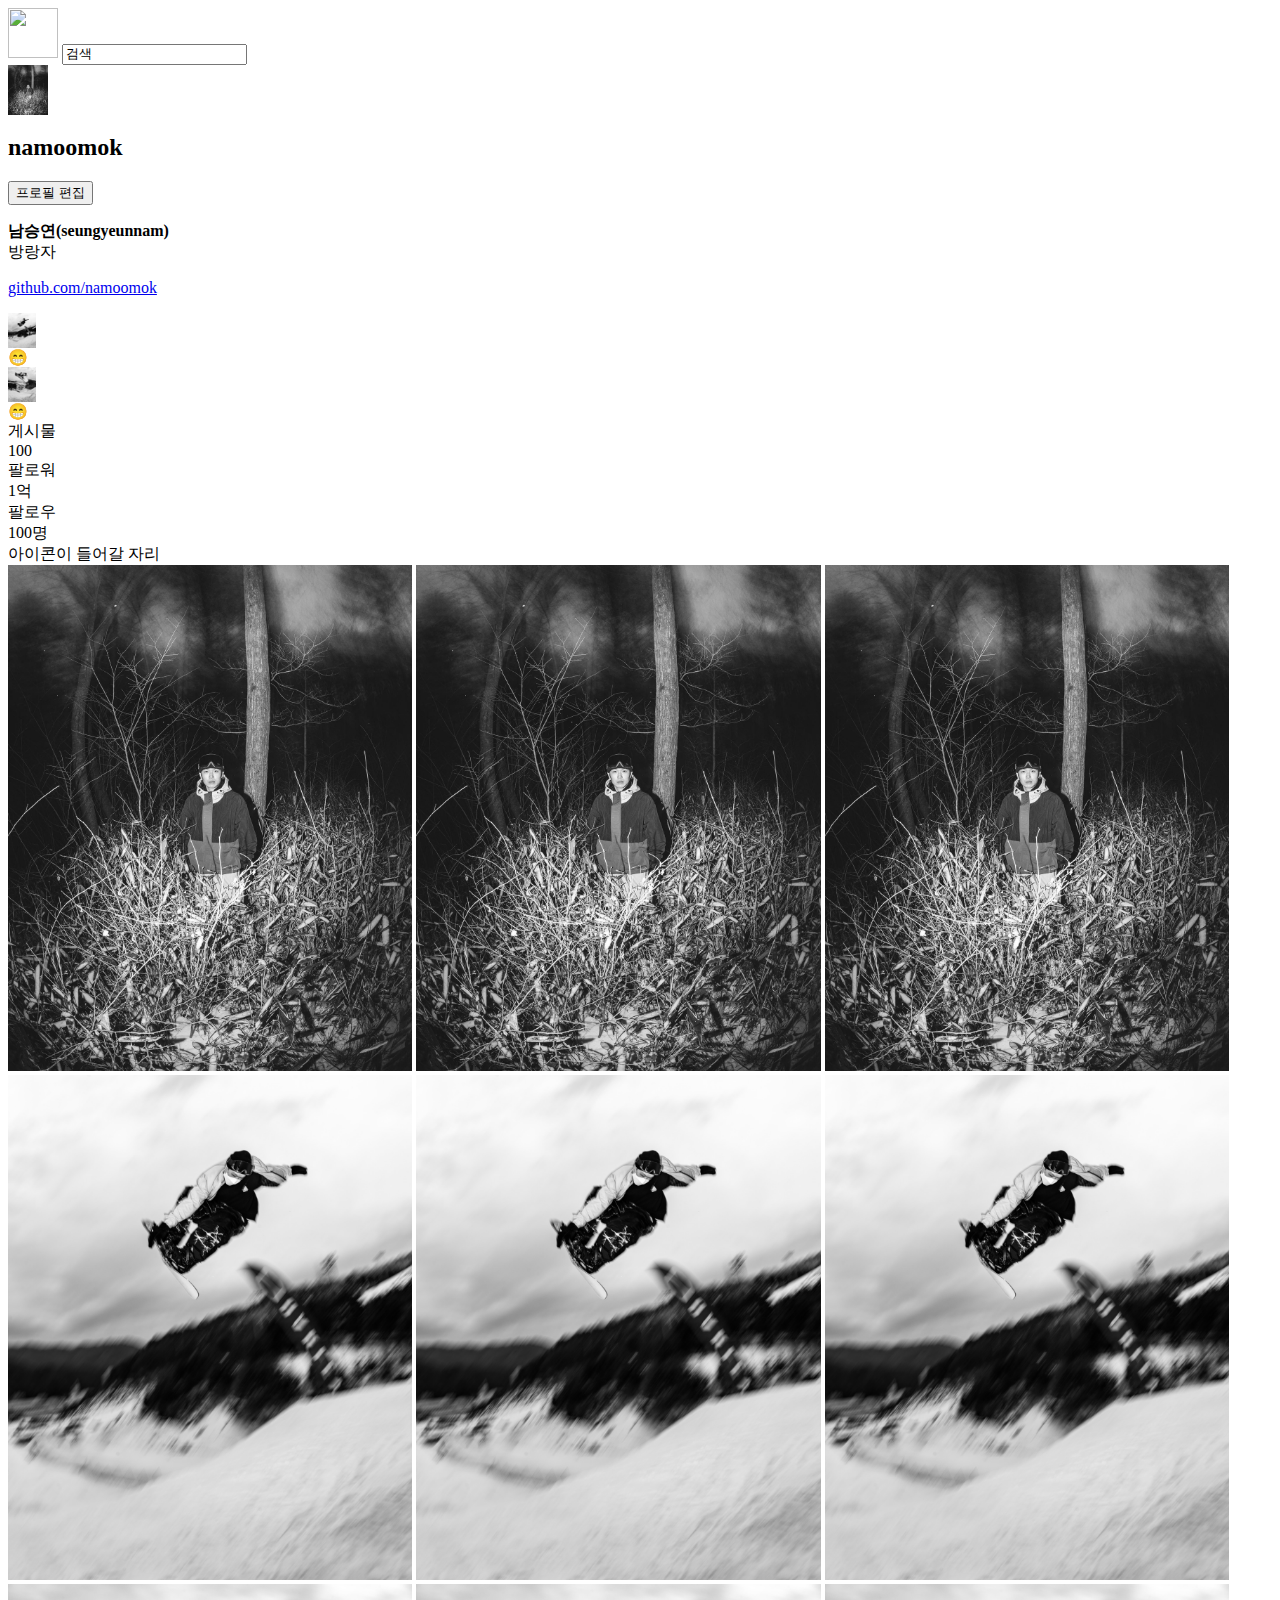
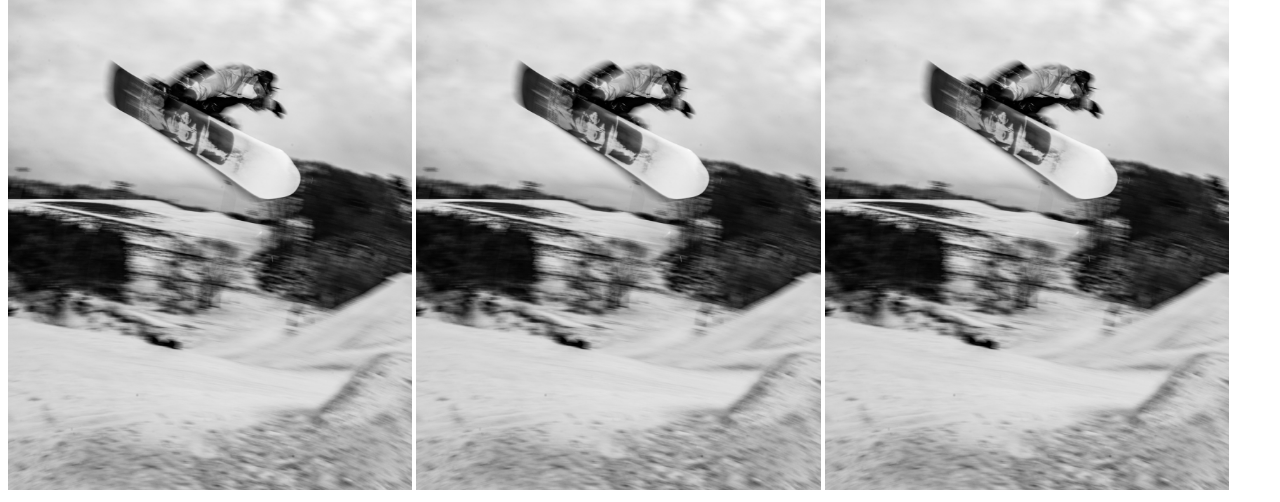
==== instgram/instagram.html @ 1dd761fd "Complated Html code" ====
<htmal>


<head>


<body>
<div> 
  <img src="https://upload.wikimedia.org/wikipedia/commons/thumb/2/2a/Instagram_logo.svg/800px-Instagram_logo.svg.png?20160616034027" height = "50">

  <input type = "search" value = "검색">
</div> 
  
<div>
  <img src="./b.jpg" height = "50">
  <div>
  <h2>namoomok</h2>
  <button>프로필 편집</button>
  </div>
</div>

<div>
<p>
<strong>
  남승연(seungyeunnam)
</strong><br>
방랑자<br>
</p>
<p><a href="https://github.com/namoomok">github.com/namoomok</a></p>
</div>

<div>
  <div>
    <img src ="./a.jpg" height = "35px">
    <div>
      😁
    </div>
  </div>
    <div>
    <img src ="./c.jpg" height = "35px">
      <div> 
        😁
      </div>
  
    </div>
</div>

<div>
  <div>
  게시물<br>
  100
  </div>
  <div>
  팔로워<br>
  1억
  </div>
  <div>
  팔로우<br>
  100명
  </div>
</div>


<div>아이콘이 들어갈 자리</div>
<div>
  <img src="images/b.jpg" width ="32%">
  <img src="images/b.jpg" width ="32%">
  <img src="images/b.jpg" width ="32%">
  <img src="images/a.jpg" width ="32%">
  <img src="images/a.jpg" width ="32%">
  <img src="images/a.jpg" width ="32%">
  <img src="images/c.jpg" width ="32%">
  <img src="images/c.jpg" width ="32%">
  <img src="images/c.jpg" width ="32%">
</div>


</body>

</head>


</htmal>
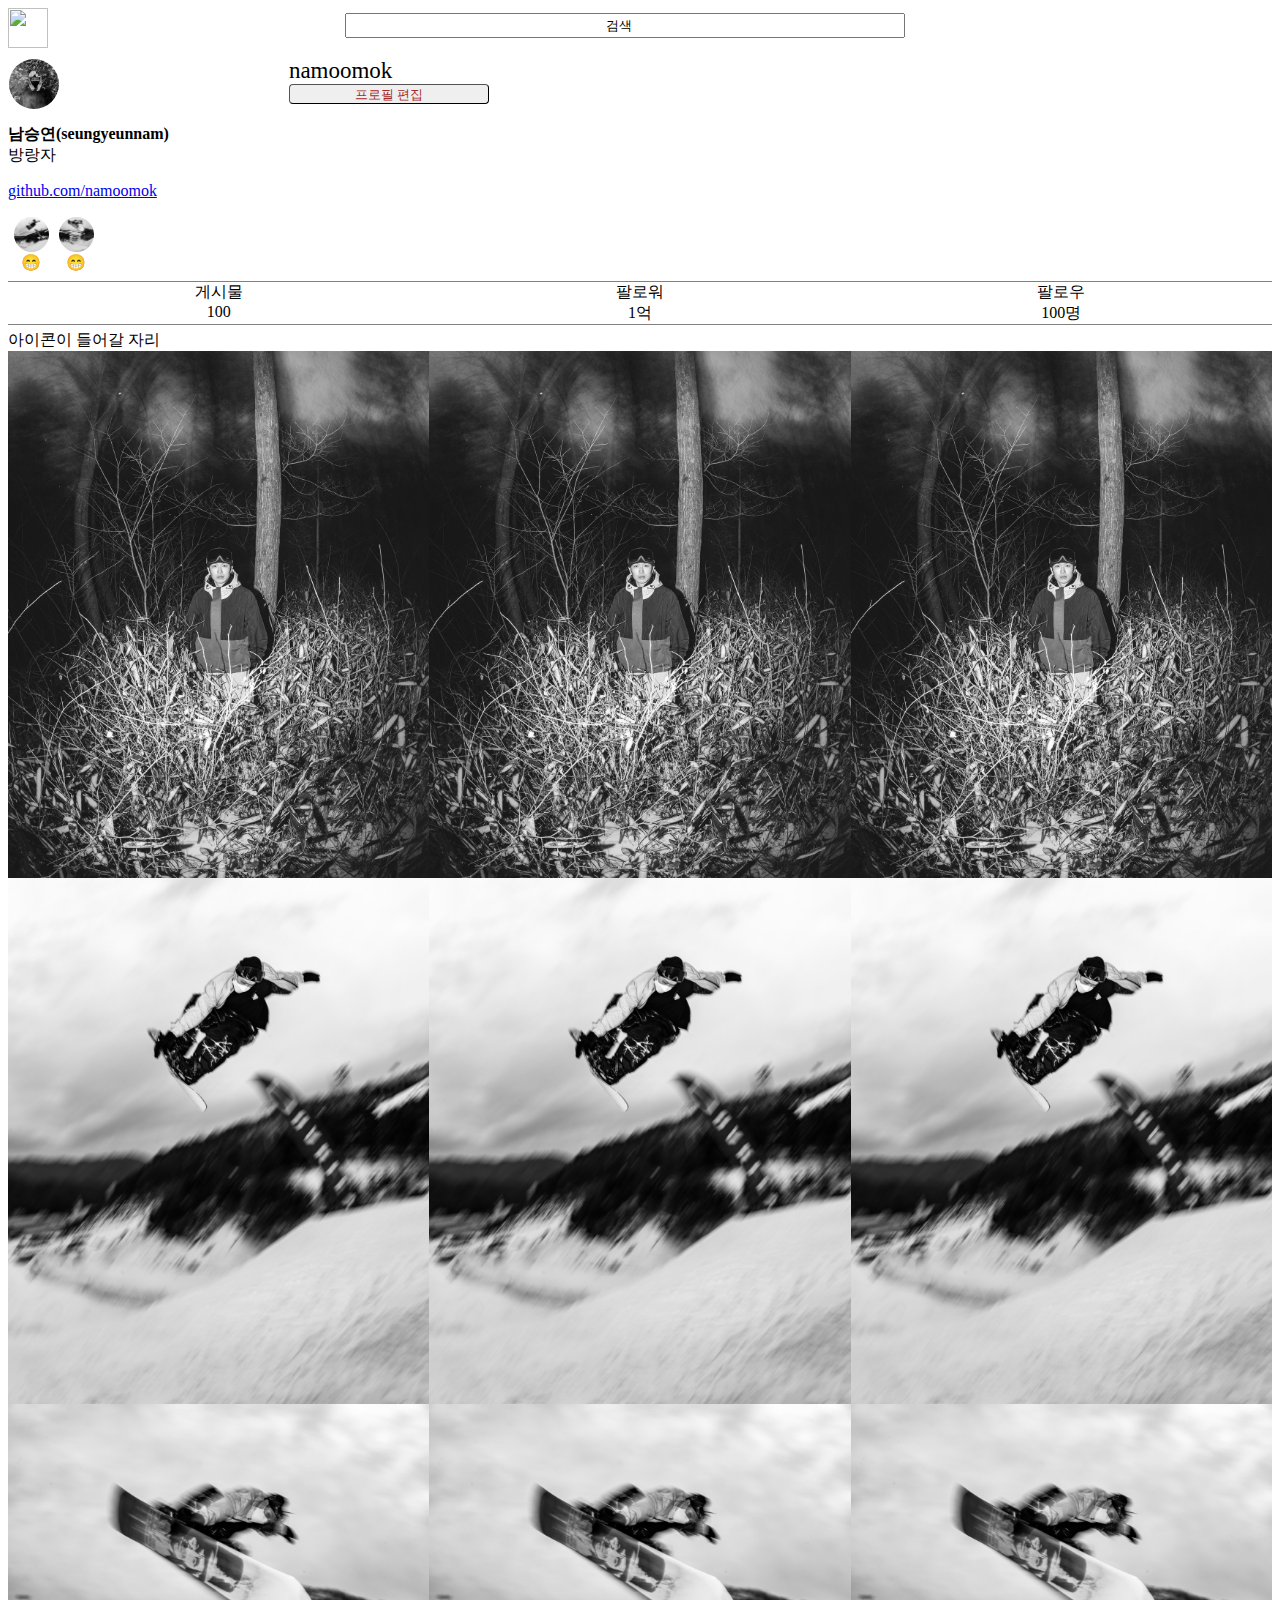
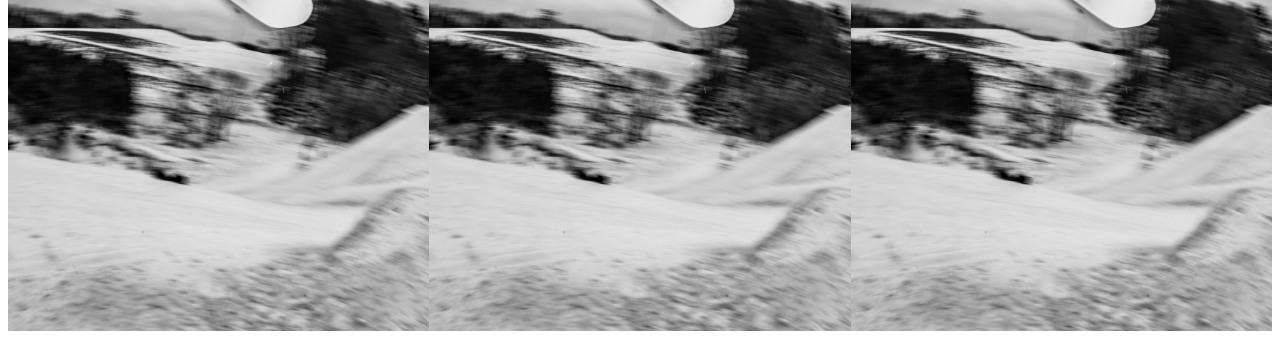
==== commit 66041dde: "Instgram Demo 2" ====
--- a/instgram/instagram.html
+++ b/instgram/instagram.html
@@ -2,21 +2,24 @@
 
 
 <head>
-
+  <link rel="stylesheet" href="./instagram.css">
 
 <body>
-<div> 
-  <img src="https://upload.wikimedia.org/wikipedia/commons/thumb/2/2a/Instagram_logo.svg/800px-Instagram_logo.svg.png?20160616034027" height = "50">
 
+<div id = "top"> 
+  <img src="https://upload.wikimedia.org/wikipedia/commons/thumb/2/2a/Instagram_logo.svg/800px-Instagram_logo.svg.png?20160616034027" height = "40">
   <input type = "search" value = "검색">
+  <div></div>
 </div> 
   
-<div>
-  <img src="./b.jpg" height = "50">
-  <div>
-  <h2>namoomok</h2>
-  <button>프로필 편집</button>
-  </div>
+<div id = "profile">
+    <div id = "pro_pic">
+      <img class ="circle_pic" src="images/i.jpg" height = "100">
+    </div>
+    <div id = "profile_info">
+      <div id = "id">namoomok</div>
+      <button id ="profileb" style = "color :brown">프로필 편집</button>
+    </div>
 </div>
 
 <div>
@@ -29,32 +32,39 @@
 <p><a href="https://github.com/namoomok">github.com/namoomok</a></p>
 </div>
 
-<div>
-  <div>
-    <img src ="./a.jpg" height = "35px">
-    <div>
-      😁
+
+<div id ="highlights_area">
+  <div class = "highlights">
+    <div class = "h_pic">
+      <img class ="circle_pic" src ="images/a.jpg" height = "100px">
+      <div style = "text-align: center">
+        😁
+      </div>
     </div>
   </div>
-    <div>
-    <img src ="./c.jpg" height = "35px">
-      <div> 
-        😁
-      </div>
-  
+
+  <div class = "highlights">
+    <div class = "h_pic">
+      <img class ="circle_pic" src ="./c.jpg" height = "100px">
+        <div style = "text-align: center"> 
+          😁
+        </div>
     </div>
+  </div>
+
+  <div></div>
 </div>
 
-<div>
-  <div>
+<div id ="stat_bar">
+  <div class = "stat">
   게시물<br>
   100
   </div>
-  <div>
+  <div  class = "stat">
   팔로워<br>
   1억
   </div>
-  <div>
+  <div  class = "stat">
   팔로우<br>
   100명
   </div>
@@ -62,16 +72,23 @@
 
 
 <div>아이콘이 들어갈 자리</div>
+
 <div>
-  <img src="images/b.jpg" width ="32%">
-  <img src="images/b.jpg" width ="32%">
-  <img src="images/b.jpg" width ="32%">
-  <img src="images/a.jpg" width ="32%">
-  <img src="images/a.jpg" width ="32%">
-  <img src="images/a.jpg" width ="32%">
-  <img src="images/c.jpg" width ="32%">
-  <img src="images/c.jpg" width ="32%">
-  <img src="images/c.jpg" width ="32%">
+    <div class = "F_grid">
+    <img src="images/b.jpg" class = "thumnails">
+    <img src="images/b.jpg" class = "thumnails">
+    <img src="images/b.jpg"  class = "thumnails">
+  </div>  
+  <div class = "F_grid">
+     <img src="images/a.jpg"  class = "thumnails">
+     <img src="images/a.jpg"  class = "thumnails">
+     <img src="images/a.jpg"  class = "thumnails">
+   </div>
+   <div class = "F_grid">
+    <img src="images/c.jpg"  class = "thumnails">
+    <img src="images/c.jpg"  class = "thumnails">
+    <img src="images/c.jpg"  class = "thumnails">
+  </div>
 </div>
 
 
--- a/instgram/instagram.css
+++ b/instgram/instagram.css
@@ -0,0 +1,107 @@
+
+.thumnails{
+width:100%;
+}
+.F_grid{
+
+  display:grid;
+  grid-template-columns: 1fr 1fr 1fr;
+}
+#stat_bar{
+
+display:grid;
+grid-template-columns: 1fr 1fr 1fr;
+
+border-top:solid 1px gray;
+border-bottom:solid 1px gray;
+
+margin-top: 5px;
+margin-bottom:5px;
+}
+.stat{
+  text-align: center;
+}
+.circle_pic{
+
+border:solid 1px white;
+border-radius:50%;
+
+width:100%;
+height:100%;
+object-fit:cover;
+
+}
+#pro_pic 
+{
+  width:50px;
+  height:50px;
+}
+.h_pic{
+
+  width:35px;
+  height:35px;
+
+  margin-left:auto;
+  margin-right: auto;
+
+
+}
+#highlights_area{
+
+  display:grid;
+  grid-template-columns:45px 45px 1fr;
+  margin-bottom: 30px;;
+
+}
+.highlight{
+
+  text-align: center;
+}
+
+#profile{
+  display:grid;
+  grid-template-columns: 1fr 3.5fr;
+}
+
+#profile_info{
+  display:grid;
+  grid-template-rows: 1fr 1fr;
+
+  height: 50px;
+}
+
+#id{
+font-size: 23px;;
+font-weight:100;
+
+}
+
+#profileb{
+
+  height:20px;
+  width:200px;
+  border-width: 0.3px;
+  border-radius: 4px;
+  }
+
+  #top{
+    display:grid;
+    grid-template-columns: 4fr 7fr 4fr;
+    height:50px;
+  }
+
+  #top img{
+
+  object-fit:contain;
+  }
+
+  #top input{
+ 
+    margin-top:5px;
+    height: 50%;
+    width:95%;
+    text-align: center;
+
+
+
+  }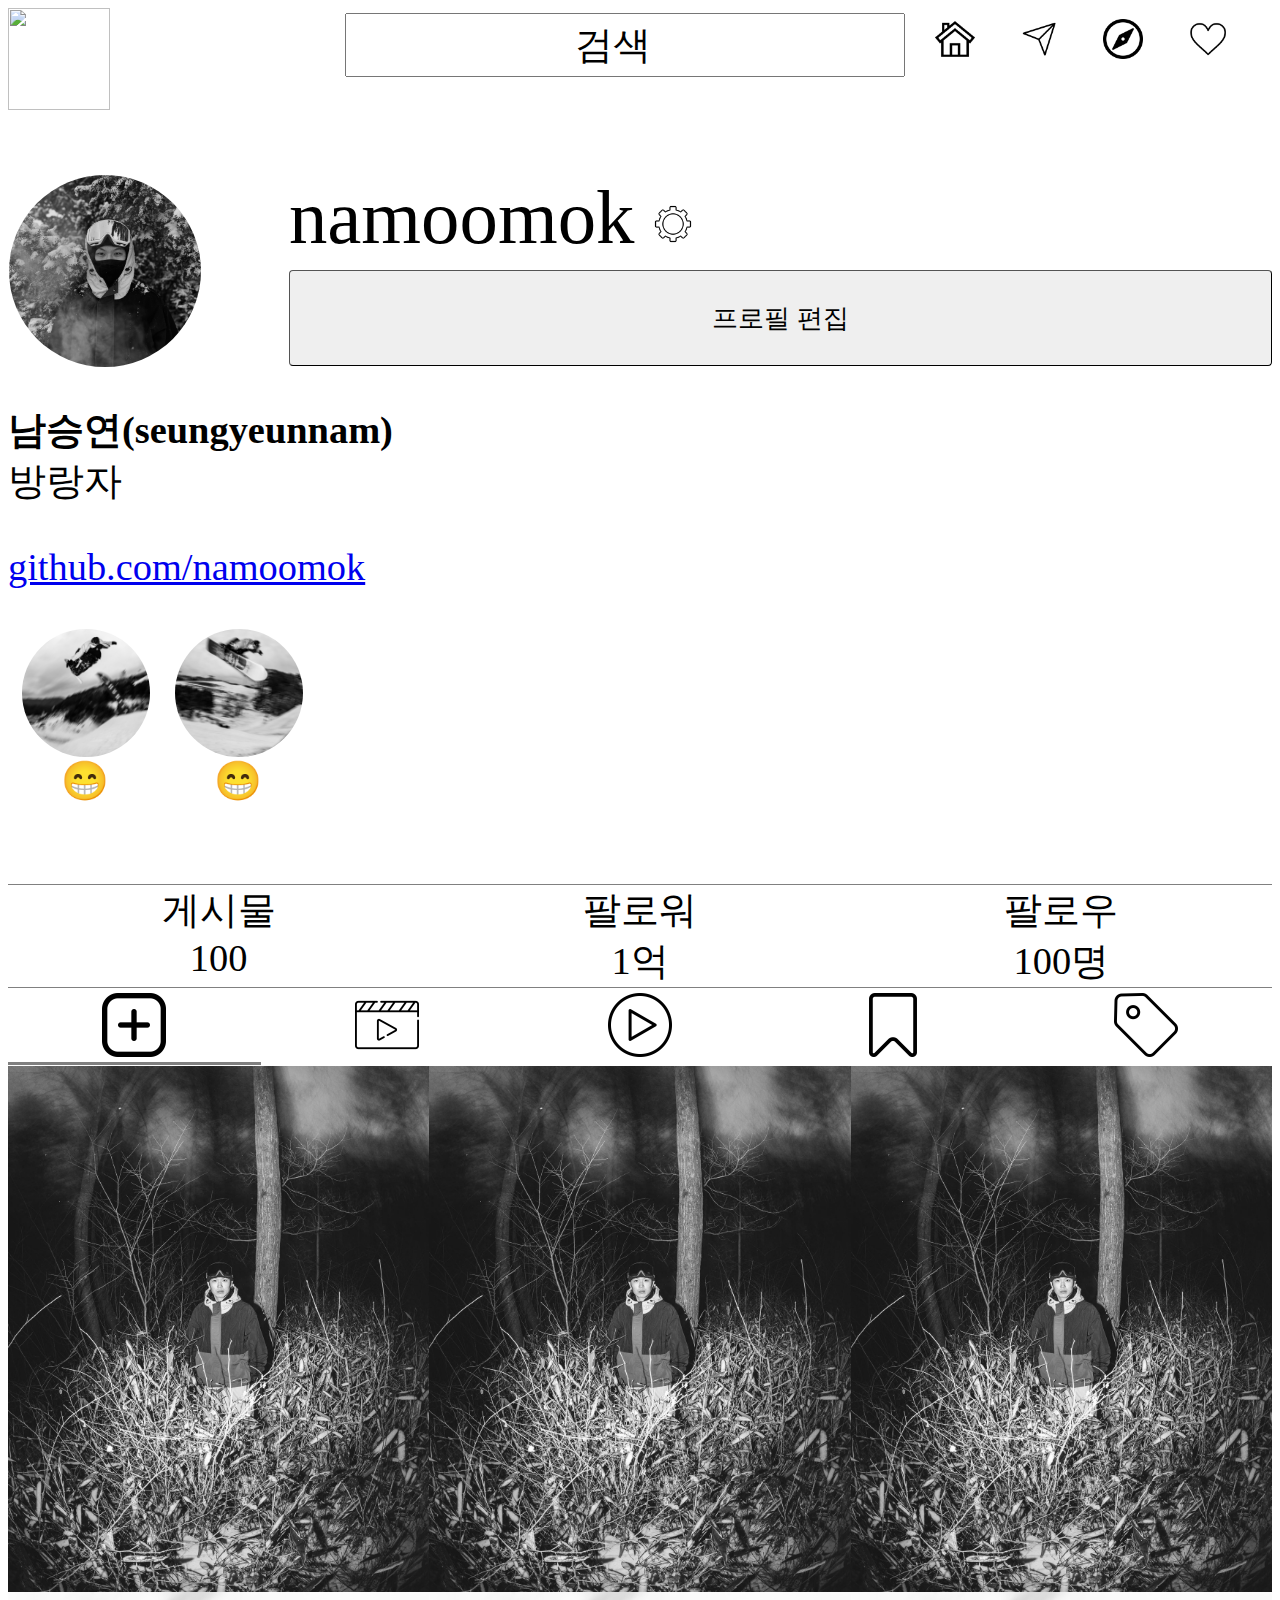
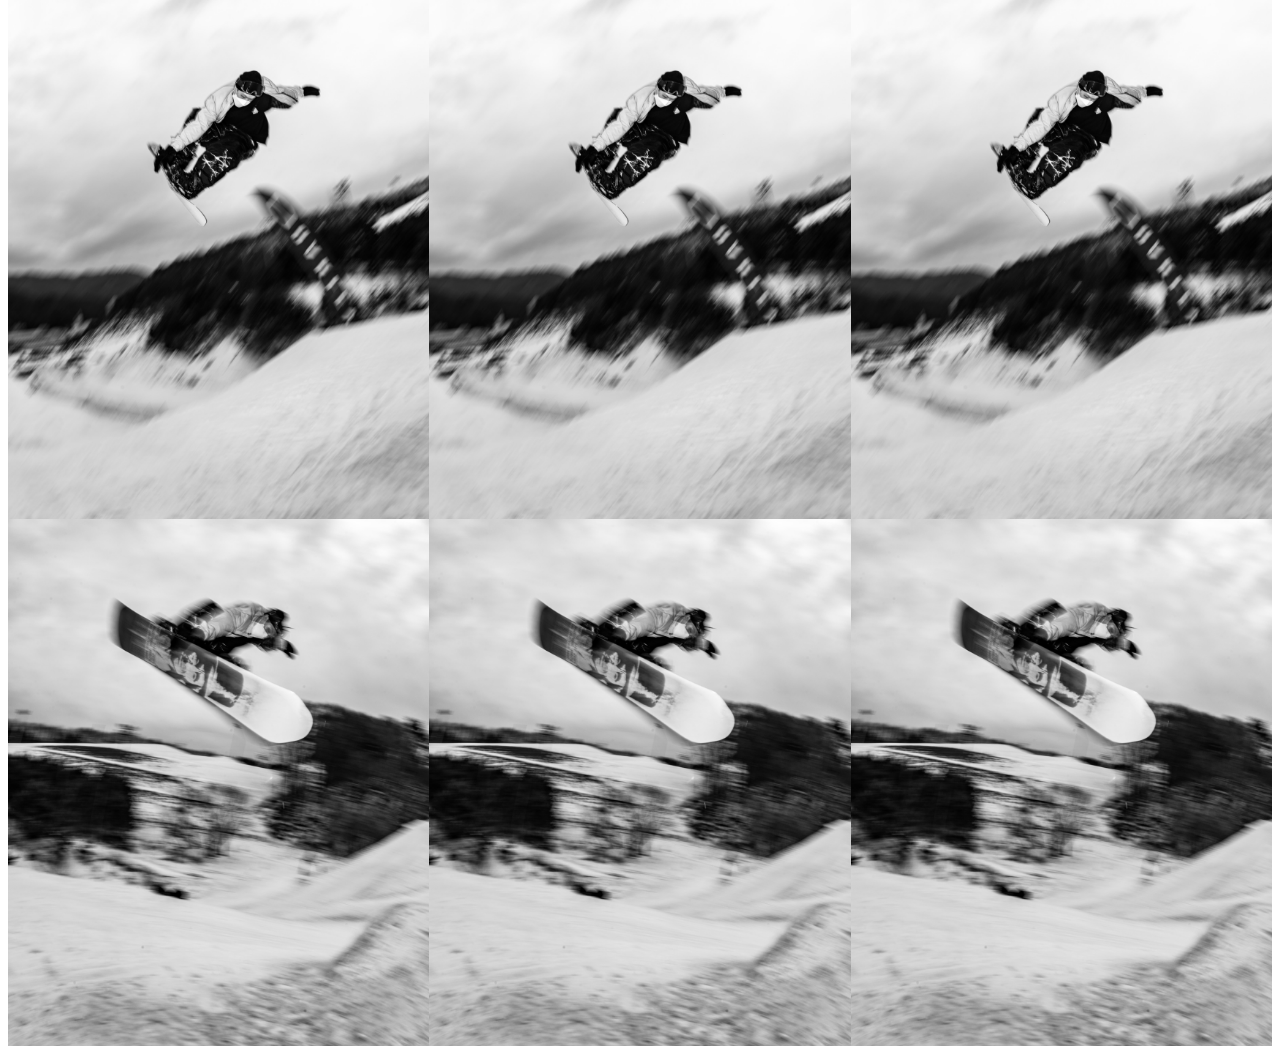
==== commit e491148d: "instagram Demo3" ====
--- a/instgram/instagram.html
+++ b/instgram/instagram.html
@@ -3,12 +3,20 @@
 
 <head>
   <link rel="stylesheet" href="./instagram.css">
+</head>
 
 <body>
 
 <div id = "top"> 
-  <img src="https://upload.wikimedia.org/wikipedia/commons/thumb/2/2a/Instagram_logo.svg/800px-Instagram_logo.svg.png?20160616034027" height = "40">
+  <img src="https://upload.wikimedia.org/wikipedia/commons/thumb/2/2a/Instagram_logo.svg/800px-Instagram_logo.svg.png?20160616034027">
   <input type = "search" value = "검색">
+    <div class ="top_icons">
+      <div><img class ="a" src="images/house.png"></div>
+      <div><img class ="a" src="images/send.png" height ="15"></div>
+      <div><img class ="a" src="images/compass.png" height ="15"></div>
+      <div><img class ="a" src="images/like.png" height ="15"></div>
+  </div> 
+</div>
   <div></div>
 </div> 
   
@@ -17,8 +25,10 @@
       <img class ="circle_pic" src="images/i.jpg" height = "100">
     </div>
     <div id = "profile_info">
-      <div id = "id">namoomok</div>
-      <button id ="profileb" style = "color :brown">프로필 편집</button>
+      <div id = "id">namoomok
+      <img class ="setting_pic" src="images/setting.png">
+      </div>
+      <button id ="profileb">프로필 편집</button>
     </div>
 </div>
 
@@ -70,9 +80,13 @@
   </div>
 </div>
 
-
-<div>아이콘이 들어갈 자리</div>
-
+<div id ="sub_icon">
+   <div class = "t_btmicon"><img src="bottom/more.png"  ></div>
+   <div class = "btmicon"><img src="bottom/video.png" ></div>
+   <div class = "btmicon"><img src="bottom/playbutton.png"></div>
+   <div class = "btmicon"><img src="bottom/save.png" ></div>
+   <div class = "btmicon"><img src="bottom/tag.png"  ></div>
+</div>
 <div>
     <div class = "F_grid">
     <img src="images/b.jpg" class = "thumnails">
@@ -93,8 +107,4 @@
 
 
 </body>
-
-</head>
-
-
 </htmal>--- a/instgram/instagram.css
+++ b/instgram/instagram.css
@@ -33,13 +33,13 @@
 }
 #pro_pic 
 {
-  width:50px;
-  height:50px;
+  width:15vw;
+  height:15vw;
 }
 .h_pic{
 
-  width:35px;
-  height:35px;
+  width:10vw;
+  height:10vw;
 
   margin-left:auto;
   margin-right: auto;
@@ -49,8 +49,8 @@
 #highlights_area{
 
   display:grid;
-  grid-template-columns:45px 45px 1fr;
-  margin-bottom: 30px;;
+  grid-template-columns:12vw 12vw 1fr;
+  margin-bottom: 10vw;;
 
 }
 .highlight{
@@ -66,28 +66,32 @@
 #profile_info{
   display:grid;
   grid-template-rows: 1fr 1fr;
-
-  height: 50px;
 }
 
 #id{
-font-size: 23px;;
+font-size: 6vw;;
 font-weight:100;
 
 }
 
 #profileb{
-
-  height:20px;
-  width:200px;
   border-width: 0.3px;
   border-radius: 4px;
+  font-size: 2vw;
   }
 
   #top{
     display:grid;
     grid-template-columns: 4fr 7fr 4fr;
-    height:50px;
+    height:10vw;
+    min-height: 10vw;
+    margin-bottom: 3vw;
+  
+  }
+
+  i{
+    font-size: 40px;
+    color:purple;
   }
 
   #top img{
@@ -101,7 +105,84 @@
     height: 50%;
     width:95%;
     text-align: center;
+    font-size: 3vw;
+  }
+
+  .top_icons{
+    margin-top: 5px;
+    display:grid;
+    grid-template-columns: 1fr 1fr 1fr 1fr;
+
+  }
+
+
+  #top div{
+    font-size: 5vw;
+
+  }
+
+#sub_icon{
+
+  display:grid;
+  grid-template-columns: 1fr 1fr 1fr 1fr 1fr;
+
+  text-align: center;
+  margin-bottom: 1px;
+}
+
+.t_btmicon>img{
+
+  height:5vw;
+  
+  }
+  
+
+.btmicon>img{
+
+height:5vw;
+
+}
 
 
 
-  }+
+
+
+
+
+
+
+.t_btmicon{
+  padding-bottom: 5px;
+  border-bottom: solid gray 3px;
+}
+
+.a{
+  margin-top: 0.5vw;
+  height:5vw;
+  max-height: 40px;;
+  text-align: center;
+
+
+}
+
+.setting_pic{
+
+  height:3vw;
+
+
+
+}
+
+body{
+
+  font-size: 3vw;
+
+}
+
+#top>img{
+
+  height:8vw;
+
+
+}